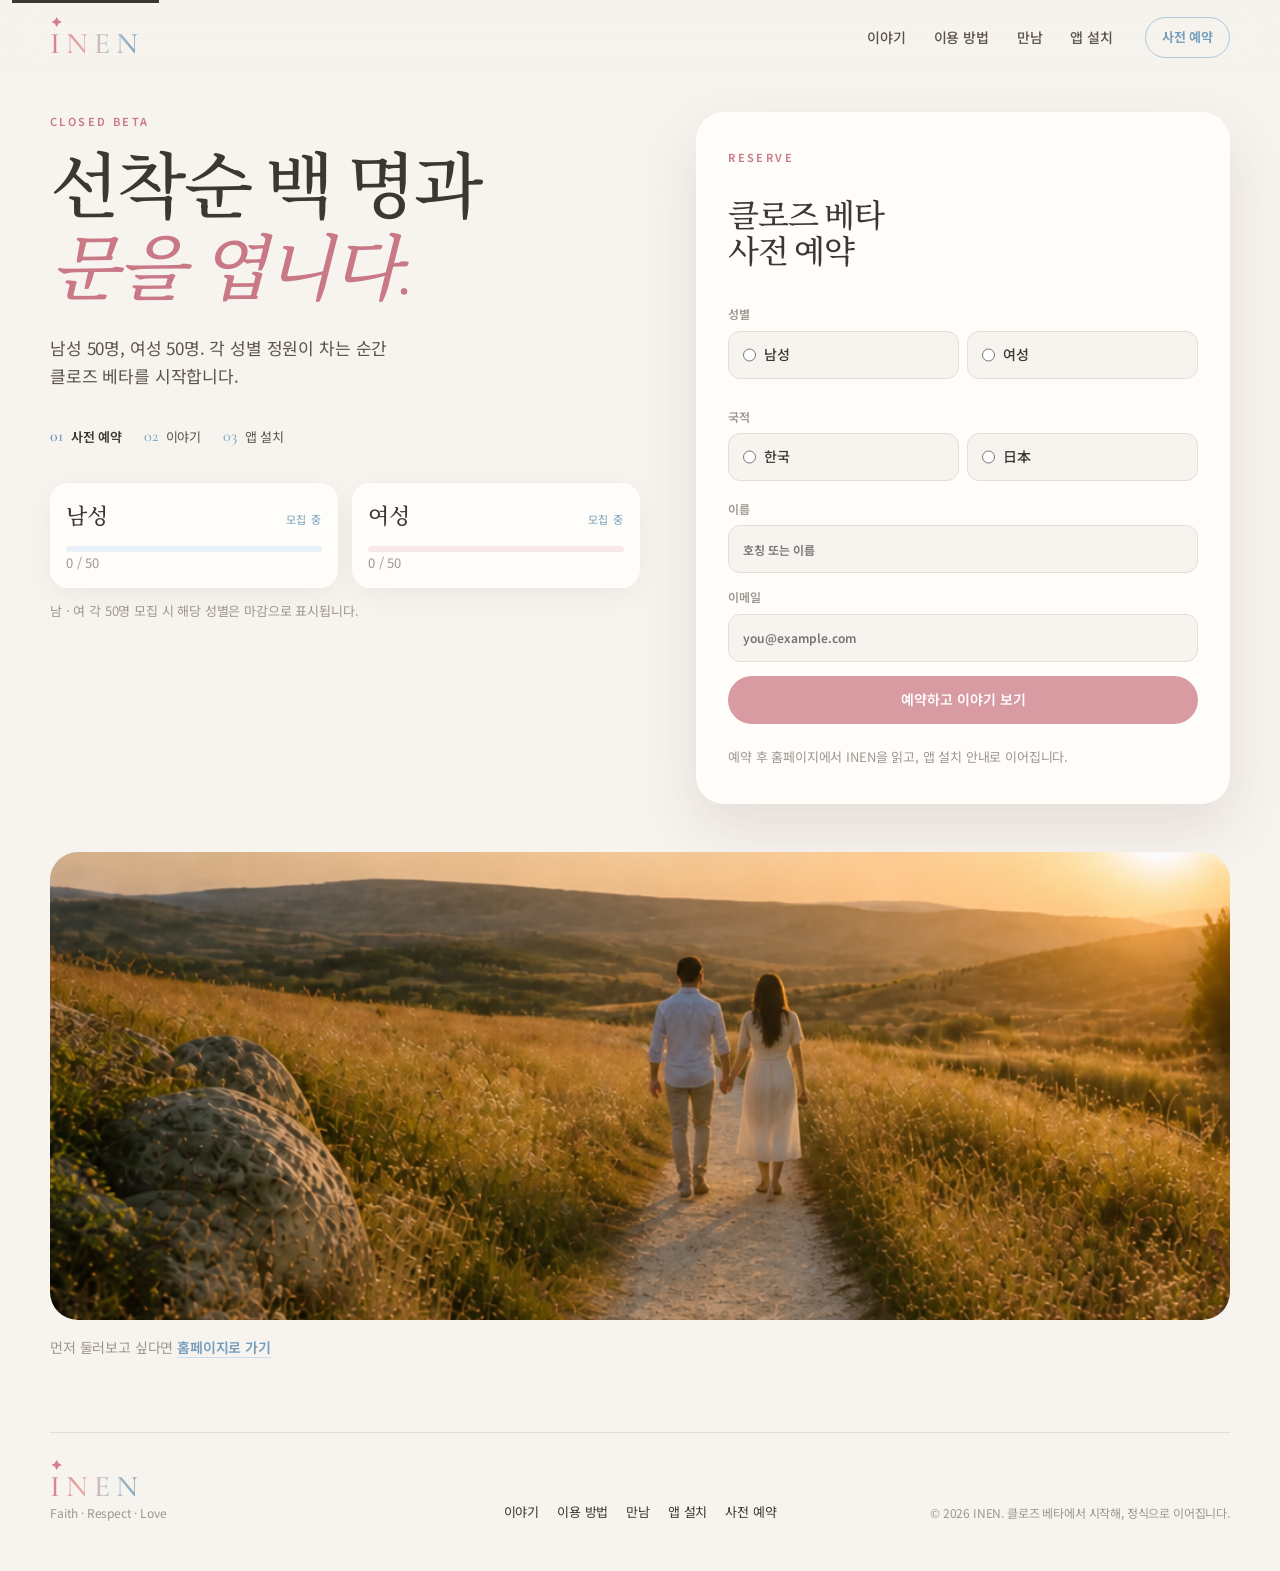
==== index.html @ 27f96a89 "Publish INEN landing and homepage" ====
<!DOCTYPE html>
<html lang="ko">
  <head>
    <meta charset="UTF-8" />
    <meta name="viewport" content="width=device-width, initial-scale=1, viewport-fit=cover" />
    <title>INEN — 클로즈 베타 사전 예약</title>
    <meta
      name="description"
      content="INEN 클로즈 베타 사전 예약. 남 · 여 각 50명 선착순, 이야기는 홈에서, 설치는 초대 후에."
    />
    <meta name="theme-color" content="#f7f3ee" />
    <meta property="og:title" content="INEN — 클로즈 베타 사전 예약" />
    <meta property="og:description" content="하루 한 사람. 믿음 안에서 만나고, 열매를 맺은 뒤 떠납니다." />
    <meta property="og:image" content="images/splash-field.png" />
    <link rel="icon" type="image/png" href="images/favicon.png" />
    <link rel="apple-touch-icon" href="images/favicon.png" />
    <link rel="preconnect" href="https://fonts.googleapis.com" />
    <link rel="preconnect" href="https://fonts.gstatic.com" crossorigin />
    <link
      href="https://fonts.googleapis.com/css2?family=Cormorant+Garamond:ital,wght@0,500;0,600;0,700;1,500;1,600&family=Manrope:wght@400;500;600;700&family=Noto+Sans+KR:wght@300;400;500;600&family=Noto+Serif+KR:wght@500;600;700&display=swap"
      rel="stylesheet"
    />
    <link rel="stylesheet" href="styles.css" />
  </head>
  <body class="page-landing">
    <a class="skip" href="#reserve">예약으로 건너뛰기</a>

    <header class="nav" id="nav">
      <div class="nav-inner">
        <a class="wordmark" href="home.html#top" aria-label="INEN 홈">INEN</a>
        <nav class="nav-links" id="nav-links" aria-label="주요 메뉴">
          <a href="home.html#story">이야기</a>
          <a href="home.html#how">이용 방법</a>
          <a href="home.html#voices">만남</a>
          <a href="install.html">앱 설치</a>
        </nav>
        <a class="nav-cta" href="#reserve">사전 예약</a>
        <button class="menu" id="menu" type="button" aria-label="메뉴 열기" aria-expanded="false" aria-controls="nav-links">
          <span></span><span></span>
        </button>
      </div>
    </header>

    <main>
      <section class="gate">
        <div class="gate-copy">
          <p class="kicker" data-show="closed-beta">Closed beta</p>
          <p class="kicker kicker-sky" data-show="open-beta" hidden>Open beta</p>
          <p class="kicker kicker-sky" data-show="live" hidden>INEN</p>

          <h1 data-show="closed-beta">
            선착순 백 명과<br />
            <em>문을 엽니다.</em>
          </h1>
          <h1 data-show="open-beta" hidden>
            이제 함께<br />
            <em>걸어갈 수 있습니다.</em>
          </h1>
          <h1 data-show="live" hidden>
            오늘의 한 사람을<br />
            <em>만나러 갑니다.</em>
          </h1>

          <p class="lede" data-show="closed-beta">
            남성 50명, 여성 50명. 각 성별 정원이 차는 순간 클로즈 베타를 시작합니다.
          </p>
          <p class="lede" data-show="open-beta" hidden>
            닫힌 테스트를 지나, 더 많은 분이 함께할 수 있는 오픈 베타입니다.
            이야기를 읽고, 앱 설치 안내로 이어져 주세요.
          </p>
          <p class="lede" data-show="live" hidden>
            스토어에서 INEN을 받을 수 있습니다. 그전에 이야기로 호흡을 맞춰 주세요.
          </p>

          <ol class="path" aria-label="참여 순서">
            <li class="is-now"><span>01</span>사전 예약</li>
            <li><span>02</span>이야기</li>
            <li><span>03</span>앱 설치</li>
          </ol>

          <div class="seats" data-show="closed-beta">
            <article data-seat="male">
              <header>
                <b>남성</b>
                <em data-seat-tag>모집 중</em>
              </header>
              <div class="seat-track is-sky" aria-hidden="true"><i data-seat-fill></i></div>
              <p data-seat-count>0 / 50</p>
            </article>
            <article data-seat="female">
              <header>
                <b>여성</b>
                <em data-seat-tag>모집 중</em>
              </header>
              <div class="seat-track" aria-hidden="true"><i data-seat-fill></i></div>
              <p data-seat-count>0 / 50</p>
            </article>
          </div>
          <p class="seat-note" id="seat-note" data-show="closed-beta"></p>
        </div>

        <div class="gate-card" id="reserve">
          <form class="begin-form" id="reserve-form">
            <p class="kicker">Reserve</p>
            <h2 data-show="closed-beta">클로즈 베타<br />사전 예약</h2>
            <h2 data-show="open-beta live" hidden>지금 함께하기</h2>

            <fieldset class="gender">
              <legend>성별</legend>
              <label><input type="radio" name="gender" value="male" required /> 남성</label>
              <label><input type="radio" name="gender" value="female" /> 여성</label>
            </fieldset>
            <fieldset class="gender">
              <legend>국적</legend>
              <label><input type="radio" name="nationality" value="kr" required /> 한국</label>
              <label><input type="radio" name="nationality" value="jp" /> 日本</label>
            </fieldset>
            <label>
              이름
              <input name="name" type="text" autocomplete="name" required placeholder="호칭 또는 이름" />
            </label>
            <label>
              이메일
              <input name="email" type="email" autocomplete="email" required placeholder="you@example.com" />
            </label>
            <button class="btn btn-fill" type="submit">예약하고 이야기 보기</button>
            <p class="fine">예약 후 홈페이지에서 INEN을 읽고, 앱 설치 안내로 이어집니다.</p>
          </form>

          <div class="reserve-ok" id="reserve-ok" hidden>
            <p class="kicker kicker-sky">Saved</p>
            <h2>다음 화면으로<br />이어집니다</h2>
            <p id="reserve-ok-copy"></p>
            <div class="hero-actions">
              <a class="btn btn-fill" href="home.html">이야기 읽기</a>
              <a class="btn btn-sky" href="install.html">앱 설치 안내</a>
            </div>
          </div>
        </div>
      </section>

      <section class="gate-photo">
        <figure>
          <img src="images/intro-today.png" alt="해 질 녘, 손을 잡고 길을 걷는 두 사람" />
        </figure>
        <p>
          먼저 둘러보고 싶다면
          <a href="home.html">홈페이지로 가기</a>
        </p>
      </section>
    </main>

    <footer class="footer">
      <div class="footer-brand">
        <a class="wordmark" href="home.html#top">INEN</a>
        <p>Faith · Respect · Love</p>
      </div>
      <nav>
        <a href="home.html#story">이야기</a>
        <a href="home.html#how">이용 방법</a>
        <a href="home.html#voices">만남</a>
        <a href="install.html">앱 설치</a>
        <a href="#reserve">사전 예약</a>
      </nav>
      <p class="copy">© 2026 INEN. 클로즈 베타에서 시작해, 정식으로 이어집니다.</p>
    </footer>

    <script src="js/launch.js"></script>
    <script src="script.js"></script>
  </body>
</html>
---- styles.css ----
:root {
  --cream: #f7f3ee;
  --cream-deep: #efe8df;
  --paper: #fffdfa;
  --ink: #3d3733;
  --ink-soft: #5c534c;
  --muted: #9f9690;
  --line: #e6ddd4;
  --coral: #d89ba2;
  --coral-deep: #c97886;
  --rose: #e7b3c0;
  --rose-soft: #f8e8eb;
  --amber: #d4a373;
  --amber-deep: #b8895c;
  --amber-soft: #f4e4d0;
  --olive: #6f7d52;
  --sky: #c9dff0;
  --sky-fill: #a9c9df;
  --sky-soft: #e8f1f7;
  --sky-text: #729dbb;
  --serif: "Cormorant Garamond", "Noto Serif KR", Georgia, serif;
  --sans: "Noto Sans KR", Manrope, "Apple SD Gothic Neo", sans-serif;
  --shadow: 0 24px 60px rgba(88, 63, 57, 0.12);
  --nav-h: 76px;
  --wrap: min(1180px, calc(100% - 48px));
}

* {
  box-sizing: border-box;
  margin: 0;
  padding: 0;
}

html {
  scroll-behavior: smooth;
}

body {
  font-family: var(--sans);
  color: var(--ink);
  background: var(--cream);
  line-height: 1.7;
  letter-spacing: -0.01em;
  overflow-x: hidden;
}

img {
  max-width: 100%;
  display: block;
}

a {
  color: inherit;
  text-decoration: none;
}

button,
input,
select {
  font: inherit;
  color: inherit;
}

.skip {
  position: absolute;
  left: 12px;
  top: -40px;
  background: var(--ink);
  color: #fff;
  padding: 8px 12px;
  z-index: 100;
}

.skip:focus {
  top: 12px;
}

.kicker {
  font-family: var(--sans);
  font-size: 11px;
  font-weight: 600;
  letter-spacing: 0.22em;
  text-transform: uppercase;
  color: var(--coral-deep);
  margin-bottom: 18px;
}

h1,
h2,
h3 {
  font-family: var(--serif);
  font-weight: 500;
  letter-spacing: -0.03em;
  line-height: 1.15;
}

.kicker-sky {
  color: var(--sky-text);
}

.btn {
  display: inline-flex;
  align-items: center;
  justify-content: center;
  min-height: 48px;
  padding: 0 22px;
  border-radius: 999px;
  border: 1px solid transparent;
  font-size: 14px;
  font-weight: 600;
  cursor: pointer;
  transition: transform 0.25s ease, background 0.25s ease, border-color 0.25s ease, color 0.25s ease;
}

.btn:hover {
  transform: translateY(-1px);
}

.btn-fill {
  background: var(--coral);
  color: #fff;
}

.btn-fill:hover {
  background: var(--coral-deep);
}

.btn-ghost {
  background: transparent;
  border-color: var(--line);
  color: var(--ink);
}

.btn-sky {
  background: var(--sky);
  color: var(--ink);
}

.btn-sky:hover {
  background: var(--sky-fill);
}

.nav {
  position: sticky;
  top: 0;
  z-index: 40;
  height: var(--nav-h);
  overflow: visible;
  background: rgba(247, 243, 238, 0.78);
  backdrop-filter: blur(18px);
  border-bottom: 1px solid transparent;
  transition: border-color 0.3s ease, background 0.3s ease;
}

.nav.is-scrolled {
  border-bottom-color: var(--line);
  background: rgba(247, 243, 238, 0.94);
}

.nav-inner {
  width: var(--wrap);
  margin: 0 auto;
  height: 100%;
  display: flex;
  align-items: center;
  gap: 32px;
}

.wordmark {
  position: relative;
  display: inline-block;
  padding-top: 12px;
  font-family: var(--serif);
  font-size: 30px;
  font-weight: 500;
  letter-spacing: 0.2em;
  line-height: 0.9;
  background: linear-gradient(90deg, #d47f8f 0%, #e6aaa5 34%, #b9c3c9 63%, #729dbb 100%);
  background-clip: text;
  -webkit-background-clip: text;
  color: transparent;
  -webkit-text-fill-color: transparent;
}

.wordmark::before {
  content: "✦";
  position: absolute;
  top: 0;
  left: 2px;
  font-size: 10px;
  line-height: 1;
  color: #d47f8f;
  -webkit-text-fill-color: #d47f8f;
  letter-spacing: 0;
}

.nav-links {
  display: flex;
  gap: 28px;
  margin-left: auto;
  font-size: 14px;
  font-weight: 500;
  color: var(--ink-soft);
}

.nav-links a:hover,
.nav-cta:hover {
  color: var(--ink);
}

.nav-cta {
  font-size: 13px;
  font-weight: 650;
  padding: 8px 16px;
  border: 1px solid var(--sky-fill);
  border-radius: 999px;
  color: var(--sky-text);
}

.menu {
  display: none;
  width: 40px;
  height: 40px;
  border: 0;
  background: none;
  cursor: pointer;
  margin-left: auto;
}

.menu span {
  display: block;
  width: 18px;
  height: 1.5px;
  background: var(--ink);
  margin: 5px auto;
  transition: transform 0.25s ease;
}

.hero {
  width: var(--wrap);
  margin: 0 auto;
  min-height: calc(100vh - var(--nav-h));
  display: grid;
  grid-template-columns: 0.92fr 1.08fr;
  gap: 56px;
  align-items: stretch;
  padding: 28px 0 64px;
}

.hero-copy {
  display: flex;
  flex-direction: column;
  justify-content: center;
}

.hero-copy h1 {
  font-size: clamp(48px, 6.4vw, 88px);
  margin-bottom: 24px;
}

.hero-copy em {
  font-style: italic;
  color: var(--coral-deep);
}

.lede {
  font-size: 17px;
  color: var(--ink-soft);
  max-width: 38ch;
  margin-bottom: 32px;
}

.hero-actions {
  display: flex;
  flex-wrap: wrap;
  gap: 10px;
  margin-bottom: 28px;
}

.hero-meta {
  font-size: 12px;
  letter-spacing: 0.16em;
  text-transform: uppercase;
  color: var(--muted);
}

#story,
#how,
#voices,
#begin,
#faq,
#reserve,
#stores {
  scroll-margin-top: calc(var(--nav-h) + 16px);
}

.hero-photo {
  position: relative;
  overflow: hidden;
  border-radius: 28px;
  min-height: 560px;
}

.hero-photo::after {
  content: "";
  position: absolute;
  inset: auto 0 0;
  height: 38%;
  border-radius: 0 0 28px 28px;
  background: linear-gradient(180deg, transparent, rgba(42, 32, 28, 0.42));
  pointer-events: none;
}

.hero-photo img {
  width: 100%;
  height: 100%;
  min-height: 560px;
  object-fit: cover;
  object-position: 50% 40%;
  border-radius: 28px;
  box-shadow: var(--shadow);
}

.hero-photo figcaption {
  position: absolute;
  left: 24px;
  bottom: 22px;
  z-index: 1;
  color: #fff;
  font-family: var(--serif);
  font-style: italic;
  font-size: 16px;
  text-shadow: 0 8px 24px rgba(40, 28, 22, 0.45);
}

.manifesto {
  width: min(760px, var(--wrap));
  margin: 0 auto;
  text-align: center;
  padding: 120px 0 80px;
}

.manifesto h2 {
  font-size: clamp(36px, 4.8vw, 64px);
  margin-bottom: 24px;
}

.manifesto p:last-child {
  font-size: 18px;
  color: var(--ink-soft);
}

.gallery {
  width: var(--wrap);
  margin: 0 auto 40px;
  display: grid;
  grid-template-columns: 1.15fr 0.85fr 0.85fr 1.15fr;
  gap: 14px;
}

.gallery figure {
  overflow: hidden;
  border-radius: 22px;
  height: 280px;
}

.gallery img {
  width: 100%;
  height: 100%;
  object-fit: cover;
  transition: transform 1.2s ease;
}

.gallery figure:hover img {
  transform: scale(1.04);
}

.gallery figure:nth-child(odd) {
  margin-top: 36px;
}

.chapter {
  width: var(--wrap);
  margin: 0 auto;
  display: grid;
  grid-template-columns: 0.9fr 1.1fr;
  gap: 72px;
  align-items: center;
  padding: 88px 0;
}

.chapter.is-reverse {
  grid-template-columns: 1.1fr 0.9fr;
}

.chapter.is-reverse .chapter-copy {
  order: 2;
}

.chapter-copy h2 {
  font-size: clamp(36px, 4.4vw, 58px);
  margin-bottom: 20px;
}

.chapter-copy p:last-of-type {
  font-size: 16px;
  color: var(--ink-soft);
  max-width: 38ch;
}

.chapter-photo {
  overflow: hidden;
  border-radius: 28px;
}

.chapter-photo img {
  width: 100%;
  height: min(72vh, 740px);
  object-fit: cover;
  border-radius: 28px;
}

.fruit {
  position: relative;
  min-height: 88vh;
  margin-top: 24px;
  display: grid;
  place-items: end start;
}

.fruit img {
  position: absolute;
  inset: 0;
  width: 100%;
  height: 100%;
  object-fit: cover;
  object-position: 50% 70%;
}

.fruit-veil {
  position: absolute;
  inset: 0;
  background: linear-gradient(180deg, rgba(36, 28, 24, 0.08), rgba(36, 28, 24, 0.55) 70%);
}

.fruit blockquote {
  position: relative;
  z-index: 1;
  padding: 0 8vw 10vh;
  color: #fff;
  max-width: 18ch;
}

.fruit p {
  font-family: var(--serif);
  font-size: clamp(32px, 4.6vw, 58px);
  line-height: 1.25;
  margin-bottom: 18px;
}

.fruit cite {
  font-style: normal;
  font-size: 15px;
  opacity: 0.86;
}

.band-sky {
  background: var(--sky-soft);
}

.how {
  width: 100%;
  margin: 0;
  padding: 120px 0 80px;
}

.how-inner {
  width: var(--wrap);
  margin: 0 auto;
}

.how-head {
  margin-bottom: 56px;
}

.how-head h2 {
  font-size: clamp(36px, 4.6vw, 60px);
  line-height: 1.22;
}

.steps {
  list-style: none;
  display: grid;
  grid-template-columns: repeat(4, 1fr);
  gap: 28px;
  border-top: 1px solid #d5e4ee;
  padding-top: 36px;
}

.steps span {
  display: block;
  font-family: var(--serif);
  font-size: 28px;
  color: var(--sky-text);
  margin-bottom: 16px;
}

.steps h3 {
  font-size: 26px;
  margin-bottom: 10px;
}

.steps p {
  font-size: 14px;
  color: var(--ink-soft);
}

.values {
  width: var(--wrap);
  margin: 80px auto;
  display: grid;
  grid-template-columns: repeat(3, 1fr);
  gap: 1px;
  background: var(--line);
  border: 1px solid var(--line);
  border-radius: 24px;
  overflow: hidden;
}

.values article {
  background: var(--paper);
  padding: 36px 32px 40px;
}

.values span {
  display: block;
  font-size: 12px;
  letter-spacing: 0.18em;
  text-transform: uppercase;
  color: var(--coral-deep);
  margin-bottom: 14px;
}

.values h3 {
  font-size: 28px;
  margin-bottom: 12px;
}

.values article:nth-child(2) span {
  color: var(--sky-text);
}

.values article.is-sky {
  background: var(--sky-soft);
}

.values article.is-sky span {
  color: var(--sky-text);
}

.voices {
  width: var(--wrap);
  margin: 0 auto;
  padding: 80px 0 40px;
}

.voices-head {
  max-width: 520px;
  margin-bottom: 48px;
}

.voices-head h2 {
  font-size: clamp(36px, 4.4vw, 56px);
  margin-bottom: 12px;
}

.voices-head p:last-child {
  color: var(--ink-soft);
}

.voice-grid {
  display: grid;
  grid-template-columns: 1.2fr 0.9fr 0.9fr;
  gap: 18px;
}

.voice {
  background: var(--paper);
  border-radius: 24px;
  overflow: hidden;
  box-shadow: 0 10px 30px rgba(88, 63, 57, 0.06);
}

.voice img {
  width: 100%;
  height: 280px;
  object-fit: cover;
}

.voice:first-child img {
  height: 360px;
}

.voice blockquote {
  padding: 24px 24px 28px;
}

.voice p {
  font-family: var(--serif);
  font-size: 22px;
  line-height: 1.45;
  margin-bottom: 16px;
}

.voice cite {
  font-style: normal;
  font-size: 13px;
  color: var(--muted);
}

.privacy {
  width: 100%;
  margin: 80px 0;
  padding: 72px 0;
}

.privacy-inner {
  width: var(--wrap);
  margin: 0 auto;
  display: grid;
  grid-template-columns: 0.7fr 1.3fr;
  gap: 48px;
  align-items: start;
}

.privacy h2 {
  font-size: clamp(32px, 4vw, 52px);
}

.privacy ul {
  list-style: none;
  display: grid;
  gap: 0;
}

.privacy li {
  display: grid;
  grid-template-columns: 160px 1fr;
  gap: 24px;
  padding: 22px 0;
  border-top: 1px solid var(--line);
}

.privacy b {
  font-family: var(--serif);
  font-size: 22px;
  font-weight: 500;
}

.privacy p {
  color: var(--ink-soft);
  font-size: 15px;
}

.faq {
  width: min(780px, var(--wrap));
  margin: 0 auto;
  padding: 40px 0 80px;
}

.faq h2 {
  font-size: clamp(32px, 4vw, 48px);
  margin-bottom: 28px;
}

.faq-list details {
  border-top: 1px solid var(--line);
  padding: 18px 0;
}

.faq-list details:last-child {
  border-bottom: 1px solid var(--line);
}

.faq-list summary {
  cursor: pointer;
  list-style: none;
  font-size: 18px;
  font-weight: 500;
  display: flex;
  justify-content: space-between;
  gap: 16px;
}

.faq-list summary::-webkit-details-marker {
  display: none;
}

.faq-list summary::after {
  content: "+";
  font-family: var(--serif);
  font-size: 24px;
  color: var(--sky-text);
}

.faq-list details[open] summary::after {
  content: "–";
}

.faq-list p {
  padding-top: 10px;
  color: var(--ink-soft);
  max-width: 56ch;
}

.begin {
  width: var(--wrap);
  margin: 0 auto 80px;
  display: grid;
  grid-template-columns: 1.05fr 0.95fr;
  gap: 56px;
  align-items: center;
  background: var(--sky-soft);
  border-radius: 32px;
  padding: 64px;
  box-shadow: var(--shadow);
}

.begin h2 {
  font-size: clamp(32px, 4vw, 50px);
  margin-bottom: 16px;
}

.begin-copy p:last-of-type {
  color: var(--ink-soft);
  max-width: 40ch;
}

.begin-form {
  display: grid;
  gap: 14px;
}

.begin-form label {
  display: grid;
  gap: 6px;
  font-size: 12px;
  font-weight: 600;
  color: var(--muted);
}

.begin-form input,
.begin-form select {
  height: 48px;
  border: 1px solid var(--line);
  background: var(--cream);
  border-radius: 12px;
  padding: 0 14px;
  outline: none;
}

.begin-form input:focus,
.begin-form select:focus {
  border-color: var(--coral);
  background: #fff;
}

.form-ok {
  font-size: 14px;
  color: var(--olive);
}

.footer {
  width: var(--wrap);
  margin: 0 auto;
  padding: 28px 0 48px;
  display: grid;
  grid-template-columns: 1fr auto 1fr;
  align-items: end;
  gap: 24px;
  border-top: 1px solid var(--line);
}

.footer-brand p,
.copy {
  font-size: 12px;
  color: var(--muted);
}

.footer nav {
  display: flex;
  gap: 18px;
  font-size: 13px;
}

.copy {
  text-align: right;
}

@media (max-width: 980px) {
  :root {
    --wrap: min(100% - 32px, 1180px);
    --nav-h: 64px;
  }

  .nav-links,
  .nav-cta {
    display: none;
  }

  .nav.is-open .nav-links {
    display: flex;
    flex-direction: column;
    position: absolute;
    top: var(--nav-h);
    left: 0;
    right: 0;
    background: var(--cream);
    padding: 18px 24px 28px;
    border-bottom: 1px solid var(--line);
    gap: 16px;
  }

  .menu {
    display: block;
  }

  .hero,
  .chapter,
  .chapter.is-reverse,
  .privacy-inner,
  .begin,
  .footer,
  .gate,
  .install {
    grid-template-columns: 1fr;
    gap: 28px;
  }

  .chapter.is-reverse .chapter-copy,
  .chapter.is-reverse .chapter-photo {
    order: initial;
  }

  .hero {
    min-height: auto;
    padding-top: 18px;
  }

  .hero-photo {
    min-height: 0;
  }

  .hero-photo img,
  .chapter-photo img {
    height: 62vh;
    min-height: 0;
  }

  .gallery,
  .steps,
  .values,
  .voice-grid {
    grid-template-columns: 1fr 1fr;
  }

  .gallery figure {
    height: 220px;
    margin-top: 0 !important;
  }

  .privacy li {
    grid-template-columns: 1fr;
    gap: 6px;
  }

  .begin {
    padding: 32px 24px;
  }

  .footer {
    padding-top: 28px;
  }

  .footer nav,
  .copy {
    text-align: left;
  }
}

@media (max-width: 640px) {
  .gallery,
  .steps,
  .values,
  .voice-grid {
    grid-template-columns: 1fr;
  }

  .hero-copy h1 {
    font-size: 48px;
  }

  .fruit {
    min-height: 72vh;
  }

  .fruit blockquote {
    max-width: none;
  }
}

.begin-actions {
  display: flex;
  flex-wrap: wrap;
  gap: 10px;
  align-items: center;
}

.gate {
  width: var(--wrap);
  margin: 0 auto;
  display: grid;
  grid-template-columns: 1.05fr 0.95fr;
  gap: 56px;
  align-items: start;
  padding: 36px 0 48px;
}

.gate-copy h1 {
  font-size: clamp(42px, 5.6vw, 72px);
  margin-bottom: 20px;
}

.gate-copy em {
  font-style: italic;
  color: var(--coral-deep);
}

.path {
  list-style: none;
  display: flex;
  flex-wrap: wrap;
  gap: 12px 22px;
  margin: 28px 0 32px;
  font-size: 13px;
  color: var(--ink-soft);
}

.path li {
  display: flex;
  align-items: center;
  gap: 8px;
}

.path span {
  font-family: var(--serif);
  font-size: 16px;
  color: var(--sky-text);
}

.path .is-now {
  color: var(--ink);
  font-weight: 600;
}

.seats {
  display: grid;
  grid-template-columns: 1fr 1fr;
  gap: 14px;
  margin-bottom: 12px;
}

.seats article {
  background: var(--paper);
  border-radius: 18px;
  padding: 16px 16px 14px;
  box-shadow: 0 8px 24px rgba(88, 63, 57, 0.06);
}

.seats header {
  display: flex;
  justify-content: space-between;
  align-items: baseline;
  margin-bottom: 10px;
}

.seats b {
  font-family: var(--serif);
  font-size: 22px;
  font-weight: 500;
}

.seats em {
  font-style: normal;
  font-size: 11px;
  letter-spacing: 0.08em;
  color: var(--sky-text);
}

.seats article.is-closed em {
  color: var(--coral-deep);
}

.seat-track {
  height: 6px;
  border-radius: 99px;
  background: var(--rose-soft);
  overflow: hidden;
}

.seat-track.is-sky {
  background: var(--sky-soft);
}

.seat-track i {
  display: block;
  height: 100%;
  width: 0;
  background: var(--coral);
  border-radius: inherit;
  transition: width 0.4s ease;
}

.seat-track.is-sky i {
  background: var(--sky-fill);
}

.seats p,
.seat-note,
.fine {
  font-size: 13px;
  color: var(--muted);
}

.seat-note {
  margin-top: 8px;
}

.gate-card {
  background: var(--paper);
  border-radius: 28px;
  padding: 36px 32px;
  box-shadow: var(--shadow);
}

.gender {
  border: 0;
  display: grid;
  grid-template-columns: 1fr 1fr;
  gap: 8px;
  margin-bottom: 4px;
}

.gender legend {
  font-size: 12px;
  font-weight: 600;
  color: var(--muted);
  margin-bottom: 6px;
}

.gender label {
  display: flex;
  align-items: center;
  gap: 8px;
  height: 48px;
  padding: 0 14px;
  border: 1px solid var(--line);
  border-radius: 12px;
  background: var(--cream);
  font-size: 14px;
  color: var(--ink);
  font-weight: 500;
}

.gender + .gender {
  margin-top: 10px;
}

.gate-card h2 {
  font-size: 32px;
  margin-bottom: 18px;
}

.gate-card .fine {
  margin-top: 8px;
}

.reserve-ok h2 {
  margin-bottom: 12px;
}

.gate-photo {
  width: var(--wrap);
  margin: 0 auto 72px;
}

.gate-photo figure {
  overflow: hidden;
  border-radius: 28px;
}

.gate-photo img {
  width: 100%;
  height: min(52vh, 520px);
  object-fit: cover;
  object-position: 50% 60%;
}

.gate-photo p {
  margin-top: 16px;
  font-size: 14px;
  color: var(--muted);
}

.gate-photo a {
  color: var(--sky-text);
  font-weight: 600;
  border-bottom: 1px solid var(--sky);
}

.install {
  width: var(--wrap);
  margin: 0 auto;
  display: grid;
  grid-template-columns: 1fr 1fr;
  gap: 56px;
  align-items: center;
  padding: 48px 0 80px;
}

.install h1 {
  font-size: clamp(40px, 5vw, 64px);
  margin-bottom: 20px;
}

.install em {
  font-style: italic;
  color: var(--coral-deep);
}

.store-board {
  display: grid;
  gap: 14px;
}

.store-card {
  display: grid;
  gap: 4px;
  background: var(--paper);
  border-radius: 22px;
  padding: 22px 24px;
  box-shadow: var(--shadow);
  border: 1px solid transparent;
}

.store-card:not(.is-soon):hover {
  border-color: var(--sky-fill);
}

.store-os {
  font-size: 11px;
  letter-spacing: 0.16em;
  text-transform: uppercase;
  color: var(--sky-text);
}

.store-card strong {
  font-family: var(--serif);
  font-size: 28px;
  font-weight: 500;
}

.store-card small {
  color: var(--muted);
  font-size: 13px;
}

.store-card.is-soon {
  opacity: 0.88;
  cursor: default;
}

@media (max-width: 980px) {
  .gate,
  .install {
    grid-template-columns: 1fr;
    gap: 28px;
  }

  .gate-card {
    padding: 28px 22px;
  }

  .seats {
    grid-template-columns: 1fr;
  }
}

@media (prefers-reduced-motion: reduce) {
  html {
    scroll-behavior: auto;
  }

  .gallery img,
  .btn,
  .seat-track i {
    transition: none;
  }
}
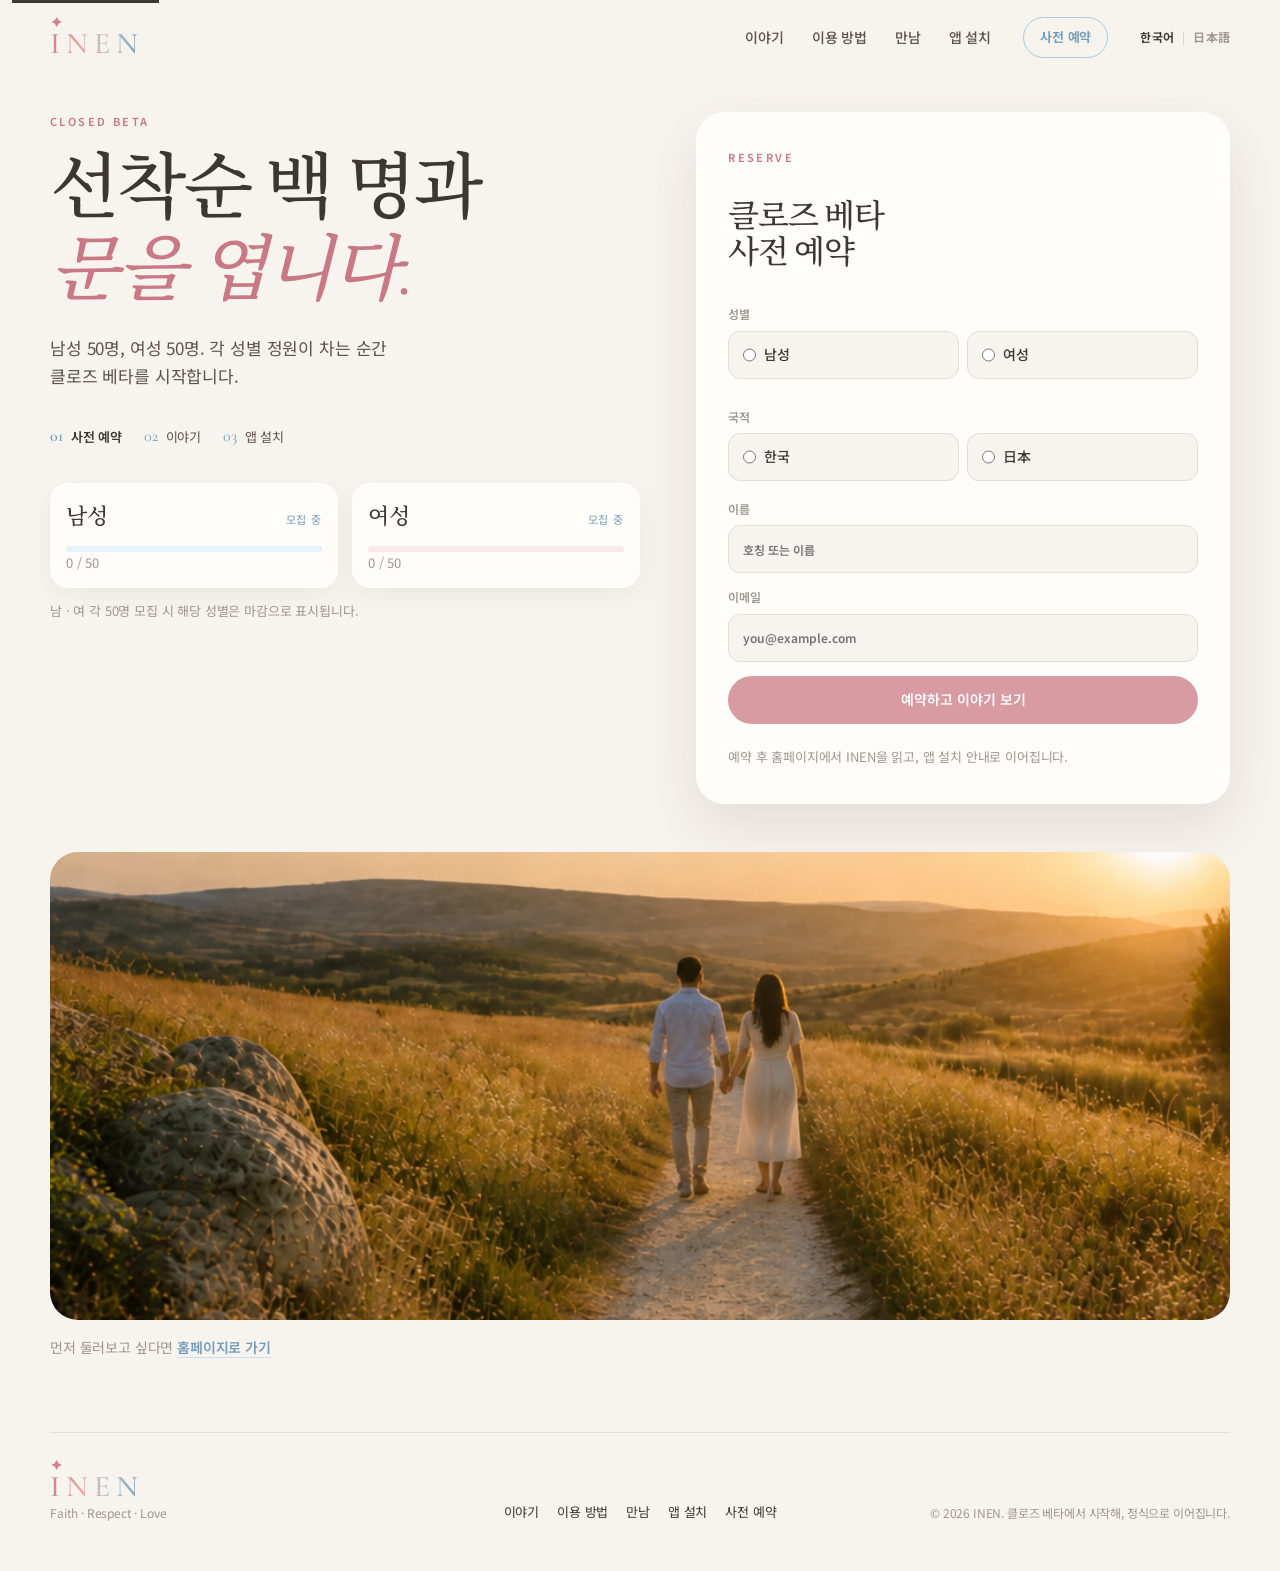
==== commit 19ad2c46: "Add Japanese site with language switcher" ====
--- a/index.html
+++ b/index.html
@@ -12,8 +12,10 @@
     <meta property="og:title" content="INEN — 클로즈 베타 사전 예약" />
     <meta property="og:description" content="하루 한 사람. 믿음 안에서 만나고, 열매를 맺은 뒤 떠납니다." />
     <meta property="og:image" content="images/splash-field.png" />
-    <link rel="icon" type="image/png" href="images/favicon.png" />
-    <link rel="apple-touch-icon" href="images/favicon.png" />
+    <link rel="icon" type="image/png" href="images/favicon.png?v=2" />
+    <link rel="apple-touch-icon" href="images/apple-touch-icon.png" />
+    <link rel="alternate" hreflang="ko" href="index.html" />
+    <link rel="alternate" hreflang="ja" href="ja/index.html" />
     <link rel="preconnect" href="https://fonts.googleapis.com" />
     <link rel="preconnect" href="https://fonts.gstatic.com" crossorigin />
     <link
@@ -35,6 +37,11 @@
           <a href="install.html">앱 설치</a>
         </nav>
         <a class="nav-cta" href="#reserve">사전 예약</a>
+        <nav class="nav-lang" aria-label="언어">
+          <a href="index.html" hreflang="ko" lang="ko" aria-current="true">한국어</a>
+          <span aria-hidden="true">|</span>
+          <a href="ja/index.html" hreflang="ja" lang="ja">日本語</a>
+        </nav>
         <button class="menu" id="menu" type="button" aria-label="메뉴 열기" aria-expanded="false" aria-controls="nav-links">
           <span></span><span></span>
         </button>
--- a/styles.css
+++ b/styles.css
@@ -217,6 +217,44 @@
   color: var(--sky-text);
 }
 
+.nav-lang {
+  display: flex;
+  align-items: center;
+  gap: 8px;
+  flex-shrink: 0;
+  font-size: 12px;
+  font-weight: 650;
+  letter-spacing: 0.02em;
+}
+
+.nav-lang span {
+  color: var(--muted);
+  opacity: 0.45;
+  font-weight: 400;
+}
+
+.nav-lang a {
+  color: var(--muted);
+}
+
+.nav-lang a[aria-current="true"] {
+  color: var(--ink);
+}
+
+.nav-lang a:hover {
+  color: var(--ink);
+}
+
+html[lang="ja"] {
+  --sans: "Noto Sans JP", Manrope, "Hiragino Sans", "Yu Gothic", sans-serif;
+  --serif: "Cormorant Garamond", "Noto Serif JP", "Hiragino Mincho ProN", serif;
+}
+
+html[lang="ja"] body {
+  letter-spacing: 0.04em;
+  line-height: 1.85;
+}
+
 .menu {
   display: none;
   width: 40px;
@@ -806,6 +844,11 @@
   .nav-links,
   .nav-cta {
     display: none;
+  }
+
+  .nav-lang {
+    margin-left: auto;
+    margin-right: 4px;
   }
 
   .nav.is-open .nav-links {
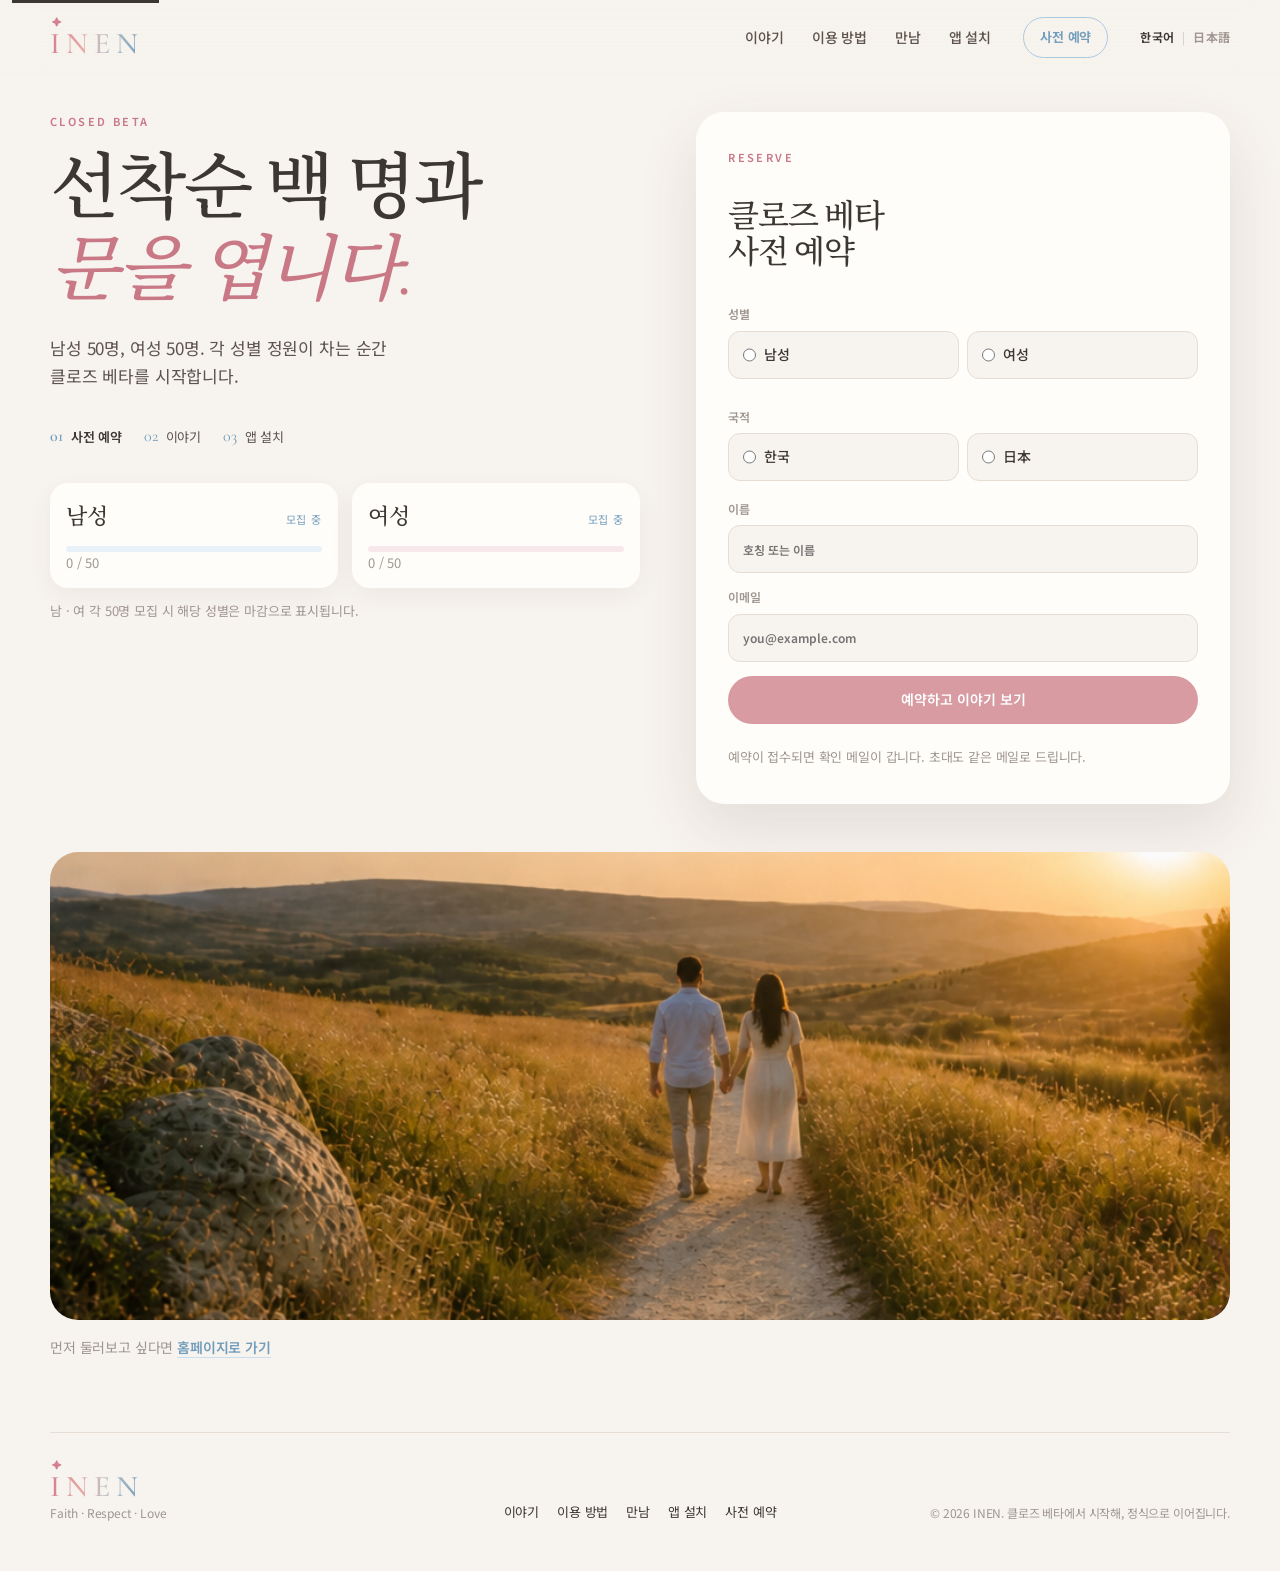
==== commit 0b94fb7f: "Connect pre-reservation form to Google Sheet" ====
--- a/index.html
+++ b/index.html
@@ -130,8 +130,13 @@
               이메일
               <input name="email" type="email" autocomplete="email" required placeholder="you@example.com" />
             </label>
+            <label class="hp" aria-hidden="true">
+              회사
+              <input name="company" type="text" tabindex="-1" autocomplete="off" />
+            </label>
             <button class="btn btn-fill" type="submit">예약하고 이야기 보기</button>
-            <p class="fine">예약 후 홈페이지에서 INEN을 읽고, 앱 설치 안내로 이어집니다.</p>
+            <p class="form-err" id="reserve-err" hidden></p>
+            <p class="fine">예약이 접수되면 확인 메일이 갑니다. 초대도 같은 메일로 드립니다.</p>
           </form>
 
           <div class="reserve-ok" id="reserve-ok" hidden>
--- a/styles.css
+++ b/styles.css
@@ -775,6 +775,7 @@
 }
 
 .begin-form {
+  position: relative;
   display: grid;
   gap: 14px;
 }
@@ -806,6 +807,18 @@
 .form-ok {
   font-size: 14px;
   color: var(--olive);
+}
+
+.form-err {
+  font-size: 13px;
+  color: var(--coral-deep);
+}
+
+.begin-form .hp {
+  position: absolute;
+  left: -9999px;
+  height: 0;
+  overflow: hidden;
 }
 
 .footer {
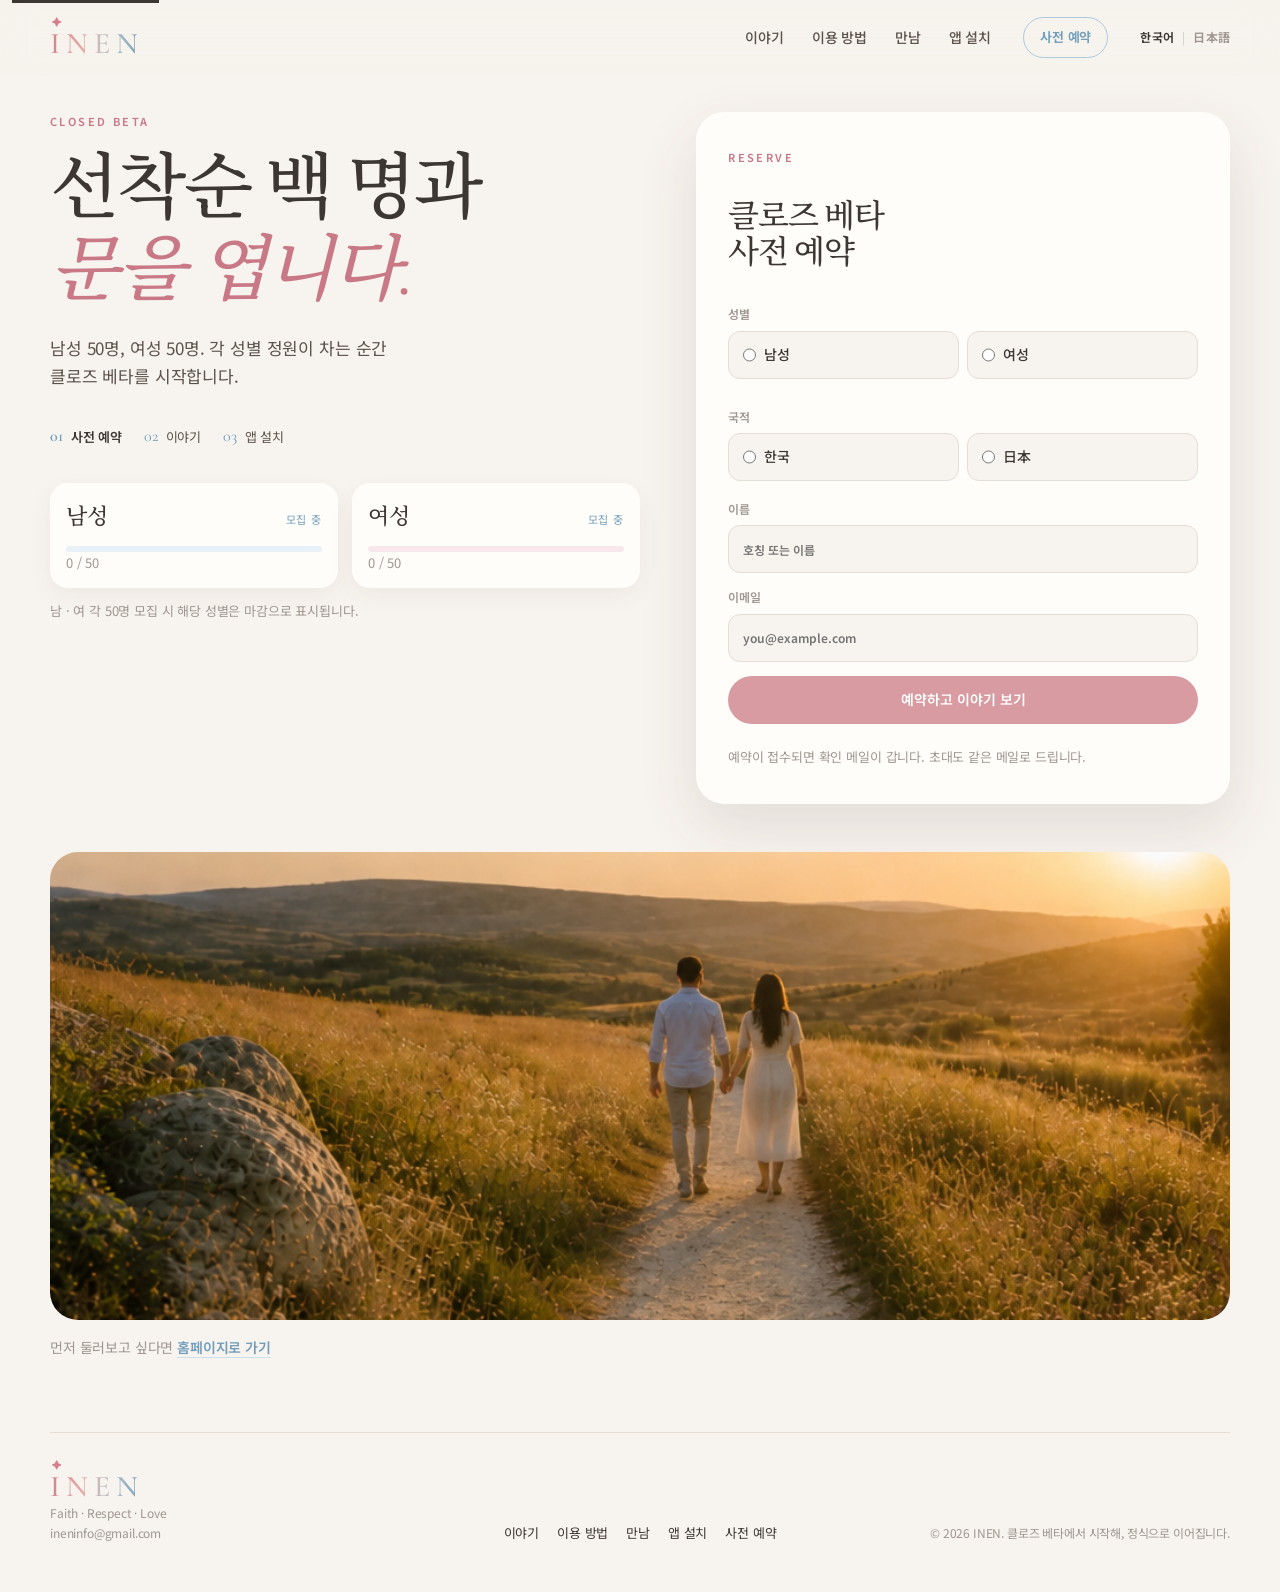
==== commit 2cfa5b2a: "Route site contact and reservations through ineninfo@gmail.com." ====
--- a/index.html
+++ b/index.html
@@ -166,6 +166,7 @@
       <div class="footer-brand">
         <a class="wordmark" href="home.html#top">INEN</a>
         <p>Faith · Respect · Love</p>
+        <p><a href="mailto:ineninfo@gmail.com">ineninfo@gmail.com</a></p>
       </div>
       <nav>
         <a href="home.html#story">이야기</a>
--- a/styles.css
+++ b/styles.css
@@ -838,6 +838,15 @@
   color: var(--muted);
 }
 
+.footer-brand a[href^="mailto"] {
+  color: var(--muted);
+  text-decoration: none;
+}
+
+.footer-brand a[href^="mailto"]:hover {
+  color: var(--ink);
+}
+
 .footer nav {
   display: flex;
   gap: 18px;
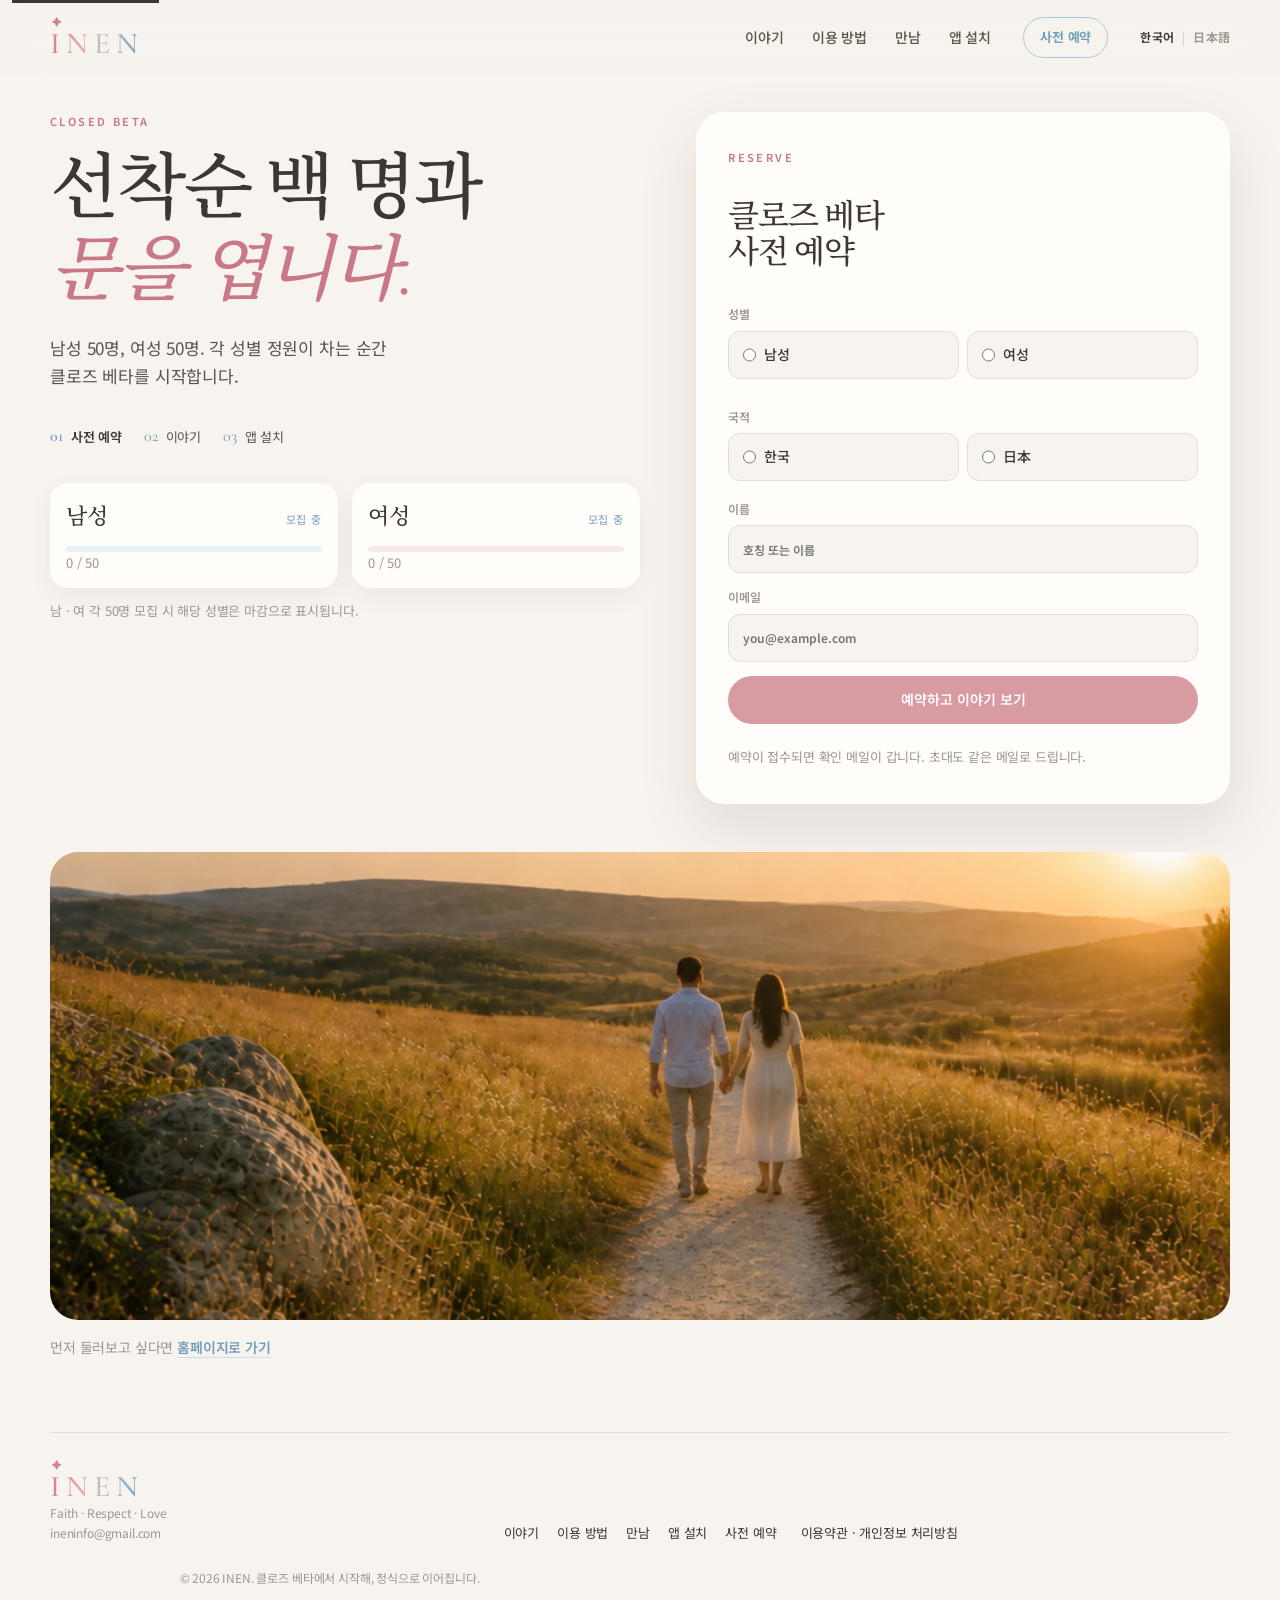
==== commit 0709fb5f: "Add privacy/terms pages, admin page, Firestore reservation copy, beta install notes" ====
--- a/index.html
+++ b/index.html
@@ -175,9 +175,11 @@
         <a href="install.html">앱 설치</a>
         <a href="#reserve">사전 예약</a>
       </nav>
+      <p class="legal"><a href="terms.html">이용약관</a> · <a href="privacy.html">개인정보 처리방침</a></p>
       <p class="copy">© 2026 INEN. 클로즈 베타에서 시작해, 정식으로 이어집니다.</p>
     </footer>
 
+    <script src="js/firebase-config.js"></script>
     <script src="js/launch.js"></script>
     <script src="script.js"></script>
   </body>
--- a/styles.css
+++ b/styles.css
@@ -1272,3 +1272,65 @@
     transition: none;
   }
 }
+
+/* legal pages */
+.footer .legal {
+  margin: 0;
+  font-size: 13px;
+}
+
+.footer .legal a {
+  color: inherit;
+}
+
+.legal-doc {
+  max-width: 760px;
+  margin: 0 auto;
+  padding: 120px 24px 80px;
+  color: var(--ink);
+  line-height: 1.8;
+}
+
+.legal-doc h1 {
+  font-size: 30px;
+  margin: 0 0 6px;
+}
+
+.legal-doc .updated {
+  color: var(--ink-soft);
+  font-size: 14px;
+  margin: 0 0 36px;
+}
+
+.legal-doc h2 {
+  font-size: 19px;
+  margin: 40px 0 10px;
+}
+
+.legal-doc p,
+.legal-doc li {
+  color: var(--ink-soft);
+  font-size: 15px;
+}
+
+.legal-doc table {
+  width: 100%;
+  border-collapse: collapse;
+  font-size: 14px;
+  margin: 10px 0;
+}
+
+.legal-doc th,
+.legal-doc td {
+  border: 1px solid rgba(61, 55, 51, 0.15);
+  padding: 8px 10px;
+  text-align: left;
+  vertical-align: top;
+}
+
+.legal-doc .box {
+  background: var(--paper);
+  border: 1px solid rgba(61, 55, 51, 0.12);
+  border-radius: 14px;
+  padding: 16px 18px;
+}
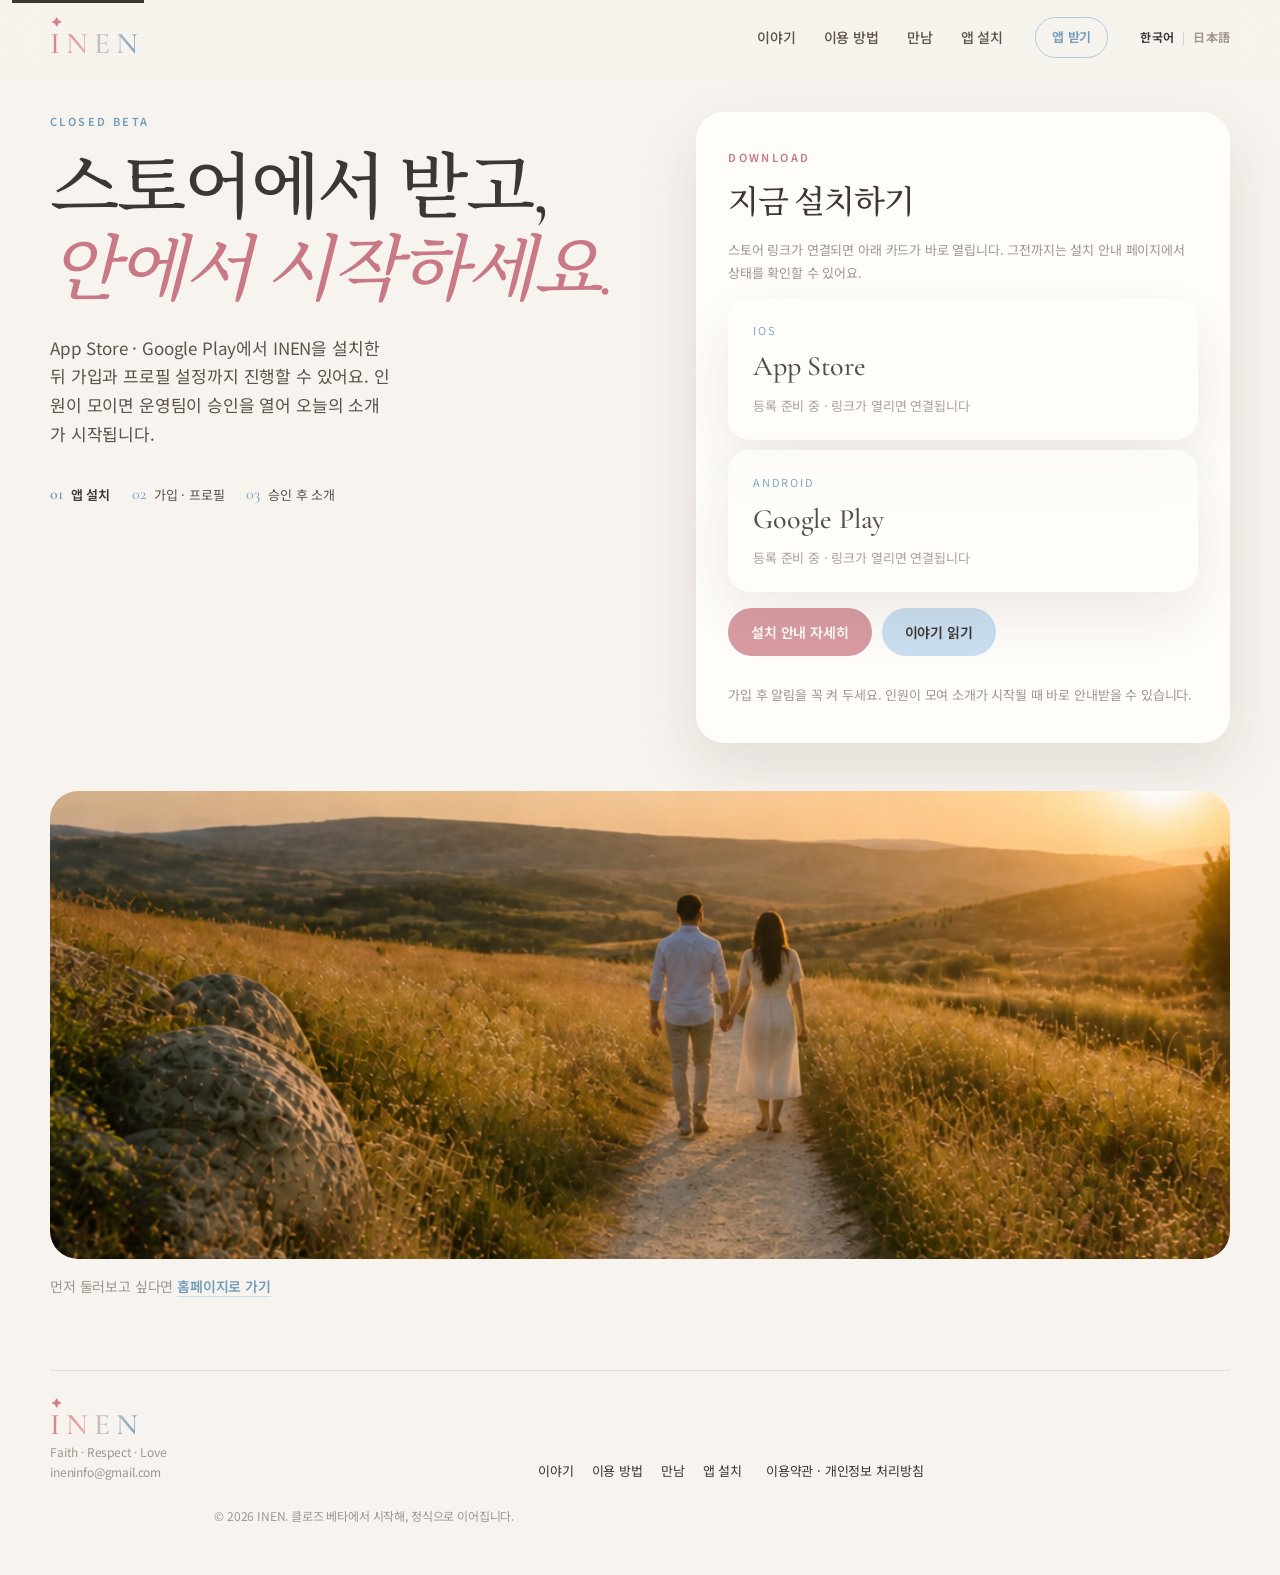
==== commit 7c932335: "Switch landing from pre-registration to store download flow." ====
--- a/index.html
+++ b/index.html
@@ -3,13 +3,13 @@
   <head>
     <meta charset="UTF-8" />
     <meta name="viewport" content="width=device-width, initial-scale=1, viewport-fit=cover" />
-    <title>INEN — 클로즈 베타 사전 예약</title>
+    <title>INEN — 앱 설치 · 클로즈 베타</title>
     <meta
       name="description"
-      content="INEN 클로즈 베타 사전 예약. 남 · 여 각 50명 선착순, 이야기는 홈에서, 설치는 초대 후에."
+      content="INEN 클로즈 베타. App Store · Google Play에서 설치하고, 가입·프로필 설정 후 승인되면 소개가 시작됩니다."
     />
     <meta name="theme-color" content="#f7f3ee" />
-    <meta property="og:title" content="INEN — 클로즈 베타 사전 예약" />
+    <meta property="og:title" content="INEN — 앱 설치 · 클로즈 베타" />
     <meta property="og:description" content="하루 한 사람. 믿음 안에서 만나고, 열매를 맺은 뒤 떠납니다." />
     <meta property="og:image" content="images/splash-field.png" />
     <link rel="icon" type="image/png" href="images/favicon.png?v=2" />
@@ -25,7 +25,7 @@
     <link rel="stylesheet" href="styles.css" />
   </head>
   <body class="page-landing">
-    <a class="skip" href="#reserve">예약으로 건너뛰기</a>
+    <a class="skip" href="#stores">설치로 건너뛰기</a>
 
     <header class="nav" id="nav">
       <div class="nav-inner">
@@ -36,7 +36,7 @@
           <a href="home.html#voices">만남</a>
           <a href="install.html">앱 설치</a>
         </nav>
-        <a class="nav-cta" href="#reserve">사전 예약</a>
+        <a class="nav-cta" href="#stores">앱 받기</a>
         <nav class="nav-lang" aria-label="언어">
           <a href="index.html" hreflang="ko" lang="ko" aria-current="true">한국어</a>
           <span aria-hidden="true">|</span>
@@ -51,103 +51,52 @@
     <main>
       <section class="gate">
         <div class="gate-copy">
-          <p class="kicker" data-show="closed-beta">Closed beta</p>
-          <p class="kicker kicker-sky" data-show="open-beta" hidden>Open beta</p>
-          <p class="kicker kicker-sky" data-show="live" hidden>INEN</p>
+          <p class="kicker kicker-sky">Closed beta</p>
 
-          <h1 data-show="closed-beta">
-            선착순 백 명과<br />
-            <em>문을 엽니다.</em>
-          </h1>
-          <h1 data-show="open-beta" hidden>
-            이제 함께<br />
-            <em>걸어갈 수 있습니다.</em>
-          </h1>
-          <h1 data-show="live" hidden>
-            오늘의 한 사람을<br />
-            <em>만나러 갑니다.</em>
+          <h1>
+            스토어에서 받고,<br />
+            <em>안에서 시작하세요.</em>
           </h1>
 
-          <p class="lede" data-show="closed-beta">
-            남성 50명, 여성 50명. 각 성별 정원이 차는 순간 클로즈 베타를 시작합니다.
-          </p>
-          <p class="lede" data-show="open-beta" hidden>
-            닫힌 테스트를 지나, 더 많은 분이 함께할 수 있는 오픈 베타입니다.
-            이야기를 읽고, 앱 설치 안내로 이어져 주세요.
-          </p>
-          <p class="lede" data-show="live" hidden>
-            스토어에서 INEN을 받을 수 있습니다. 그전에 이야기로 호흡을 맞춰 주세요.
+          <p class="lede">
+            App Store · Google Play에서 INEN을 설치한 뒤 가입과 프로필 설정까지 진행할 수 있어요.
+            인원이 모이면 운영팀이 승인을 열어 오늘의 소개가 시작됩니다.
           </p>
 
           <ol class="path" aria-label="참여 순서">
-            <li class="is-now"><span>01</span>사전 예약</li>
-            <li><span>02</span>이야기</li>
-            <li><span>03</span>앱 설치</li>
+            <li class="is-now"><span>01</span>앱 설치</li>
+            <li><span>02</span>가입 · 프로필</li>
+            <li><span>03</span>승인 후 소개</li>
           </ol>
-
-          <div class="seats" data-show="closed-beta">
-            <article data-seat="male">
-              <header>
-                <b>남성</b>
-                <em data-seat-tag>모집 중</em>
-              </header>
-              <div class="seat-track is-sky" aria-hidden="true"><i data-seat-fill></i></div>
-              <p data-seat-count>0 / 50</p>
-            </article>
-            <article data-seat="female">
-              <header>
-                <b>여성</b>
-                <em data-seat-tag>모집 중</em>
-              </header>
-              <div class="seat-track" aria-hidden="true"><i data-seat-fill></i></div>
-              <p data-seat-count>0 / 50</p>
-            </article>
-          </div>
-          <p class="seat-note" id="seat-note" data-show="closed-beta"></p>
         </div>
 
-        <div class="gate-card" id="reserve">
-          <form class="begin-form" id="reserve-form">
-            <p class="kicker">Reserve</p>
-            <h2 data-show="closed-beta">클로즈 베타<br />사전 예약</h2>
-            <h2 data-show="open-beta live" hidden>지금 함께하기</h2>
-
-            <fieldset class="gender">
-              <legend>성별</legend>
-              <label><input type="radio" name="gender" value="male" required /> 남성</label>
-              <label><input type="radio" name="gender" value="female" /> 여성</label>
-            </fieldset>
-            <fieldset class="gender">
-              <legend>국적</legend>
-              <label><input type="radio" name="nationality" value="kr" required /> 한국</label>
-              <label><input type="radio" name="nationality" value="jp" /> 日本</label>
-            </fieldset>
-            <label>
-              이름
-              <input name="name" type="text" autocomplete="name" required placeholder="호칭 또는 이름" />
-            </label>
-            <label>
-              이메일
-              <input name="email" type="email" autocomplete="email" required placeholder="you@example.com" />
-            </label>
-            <label class="hp" aria-hidden="true">
-              회사
-              <input name="company" type="text" tabindex="-1" autocomplete="off" />
-            </label>
-            <button class="btn btn-fill" type="submit">예약하고 이야기 보기</button>
-            <p class="form-err" id="reserve-err" hidden></p>
-            <p class="fine">예약이 접수되면 확인 메일이 갑니다. 초대도 같은 메일로 드립니다.</p>
-          </form>
-
-          <div class="reserve-ok" id="reserve-ok" hidden>
-            <p class="kicker kicker-sky">Saved</p>
-            <h2>다음 화면으로<br />이어집니다</h2>
-            <p id="reserve-ok-copy"></p>
-            <div class="hero-actions">
-              <a class="btn btn-fill" href="home.html">이야기 읽기</a>
-              <a class="btn btn-sky" href="install.html">앱 설치 안내</a>
-            </div>
+        <div class="gate-card" id="stores">
+          <p class="kicker">Download</p>
+          <h2>지금 설치하기</h2>
+          <p class="fine" style="margin-bottom: 14px">
+            스토어 링크가 연결되면 아래 카드가 바로 열립니다. 그전까지는 설치 안내 페이지에서 상태를 확인할 수 있어요.
+          </p>
+          <div class="store-board" style="gap: 10px">
+            <a class="store-card is-soon" data-store="ios" href="#">
+              <span class="store-os">iOS</span>
+              <strong>App Store</strong>
+              <small data-store-soon>등록 준비 중 · 링크가 열리면 연결됩니다</small>
+              <small data-store-ready hidden>탭해서 설치하기</small>
+            </a>
+            <a class="store-card is-soon" data-store="android" href="#">
+              <span class="store-os">Android</span>
+              <strong>Google Play</strong>
+              <small data-store-soon>등록 준비 중 · 링크가 열리면 연결됩니다</small>
+              <small data-store-ready hidden>탭해서 설치하기</small>
+            </a>
           </div>
+          <div class="hero-actions" style="margin-top: 16px">
+            <a class="btn btn-fill" href="install.html">설치 안내 자세히</a>
+            <a class="btn btn-sky" href="home.html">이야기 읽기</a>
+          </div>
+          <p class="fine" style="margin-top: 14px">
+            가입 후 알림을 꼭 켜 두세요. 인원이 모여 소개가 시작될 때 바로 안내받을 수 있습니다.
+          </p>
         </div>
       </section>
 
@@ -173,7 +122,6 @@
         <a href="home.html#how">이용 방법</a>
         <a href="home.html#voices">만남</a>
         <a href="install.html">앱 설치</a>
-        <a href="#reserve">사전 예약</a>
       </nav>
       <p class="legal"><a href="terms.html">이용약관</a> · <a href="privacy.html">개인정보 처리방침</a></p>
       <p class="copy">© 2026 INEN. 클로즈 베타에서 시작해, 정식으로 이어집니다.</p>
